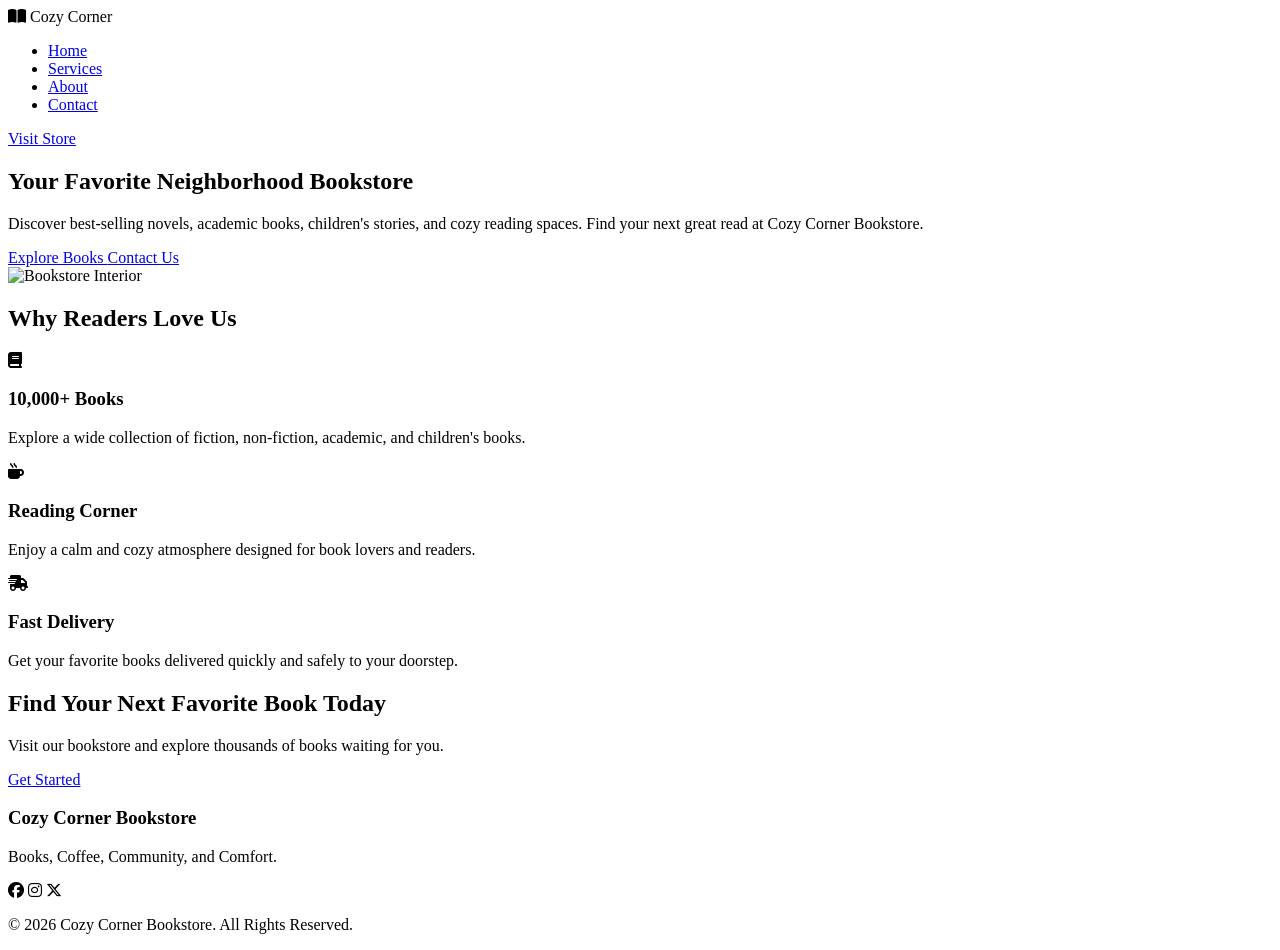
==== Cozy Corner Bookstore/index.html @ e3df4f84 "initial commit" ====
<!DOCTYPE html>
<html lang="en">
<head>
<meta charset="UTF-8">
<meta name="viewport" content="width=device-width, initial-scale=1.0">

<title>Cozy Corner Bookstore</title>

<link rel="stylesheet" href="css/style.css">

<link rel="stylesheet"
href="https://cdnjs.cloudflare.com/ajax/libs/font-awesome/6.5.1/css/all.min.css">
</head>

<body>

<header>

<nav class="navbar">

<div class="logo">
<i class="fa-solid fa-book-open"></i>
Cozy Corner
</div>

<ul class="nav-links">
<li><a href="index.html">Home</a></li>
<li><a href="services.html">Services</a></li>
<li><a href="about.html">About</a></li>
<li><a href="contact.html">Contact</a></li>
</ul>

<a href="contact.html" class="btn">Visit Store</a>

</nav>

</header>

<section class="hero">

<div class="hero-text">

<h1>Your Favorite Neighborhood Bookstore</h1>

<p>
Discover best-selling novels, academic books,
children's stories, and cozy reading spaces.
Find your next great read at Cozy Corner Bookstore.
</p>

<div class="hero-buttons">

<a href="services.html" class="btn">
Explore Books
</a>

<a href="contact.html" class="btn-outline">
Contact Us
</a>

</div>

</div>

<div class="hero-image">
<img src="images/hero-bookstore.jpg"
alt="Bookstore Interior">
</div>

</section>

<section class="features">

<h2>Why Readers Love Us</h2>

<div class="cards">

<div class="card">

<i class="fa-solid fa-book"></i>

<h3>10,000+ Books</h3>

<p>
Explore a wide collection of fiction,
non-fiction, academic, and children's books.
</p>

</div>

<div class="card">

<i class="fa-solid fa-mug-hot"></i>

<h3>Reading Corner</h3>

<p>
Enjoy a calm and cozy atmosphere designed
for book lovers and readers.
</p>

</div>

<div class="card">

<i class="fa-solid fa-truck-fast"></i>

<h3>Fast Delivery</h3>

<p>
Get your favorite books delivered
quickly and safely to your doorstep.
</p>

</div>

</div>

</section>

<section class="cta-section">

<h2>Find Your Next Favorite Book Today</h2>

<p>
Visit our bookstore and explore thousands
of books waiting for you.
</p>

<a href="contact.html" class="btn">
Get Started
</a>

</section>

<footer>

<div class="footer-content">

<h3>Cozy Corner Bookstore</h3>

<p>
Books, Coffee, Community, and Comfort.
</p>

<div class="social-icons">

<i class="fa-brands fa-facebook"></i>

<i class="fa-brands fa-instagram"></i>

<i class="fa-brands fa-x-twitter"></i>

</div>

</div>

<p class="copyright">
© 2026 Cozy Corner Bookstore. All Rights Reserved.
</p>

</footer>

</body>
</html>
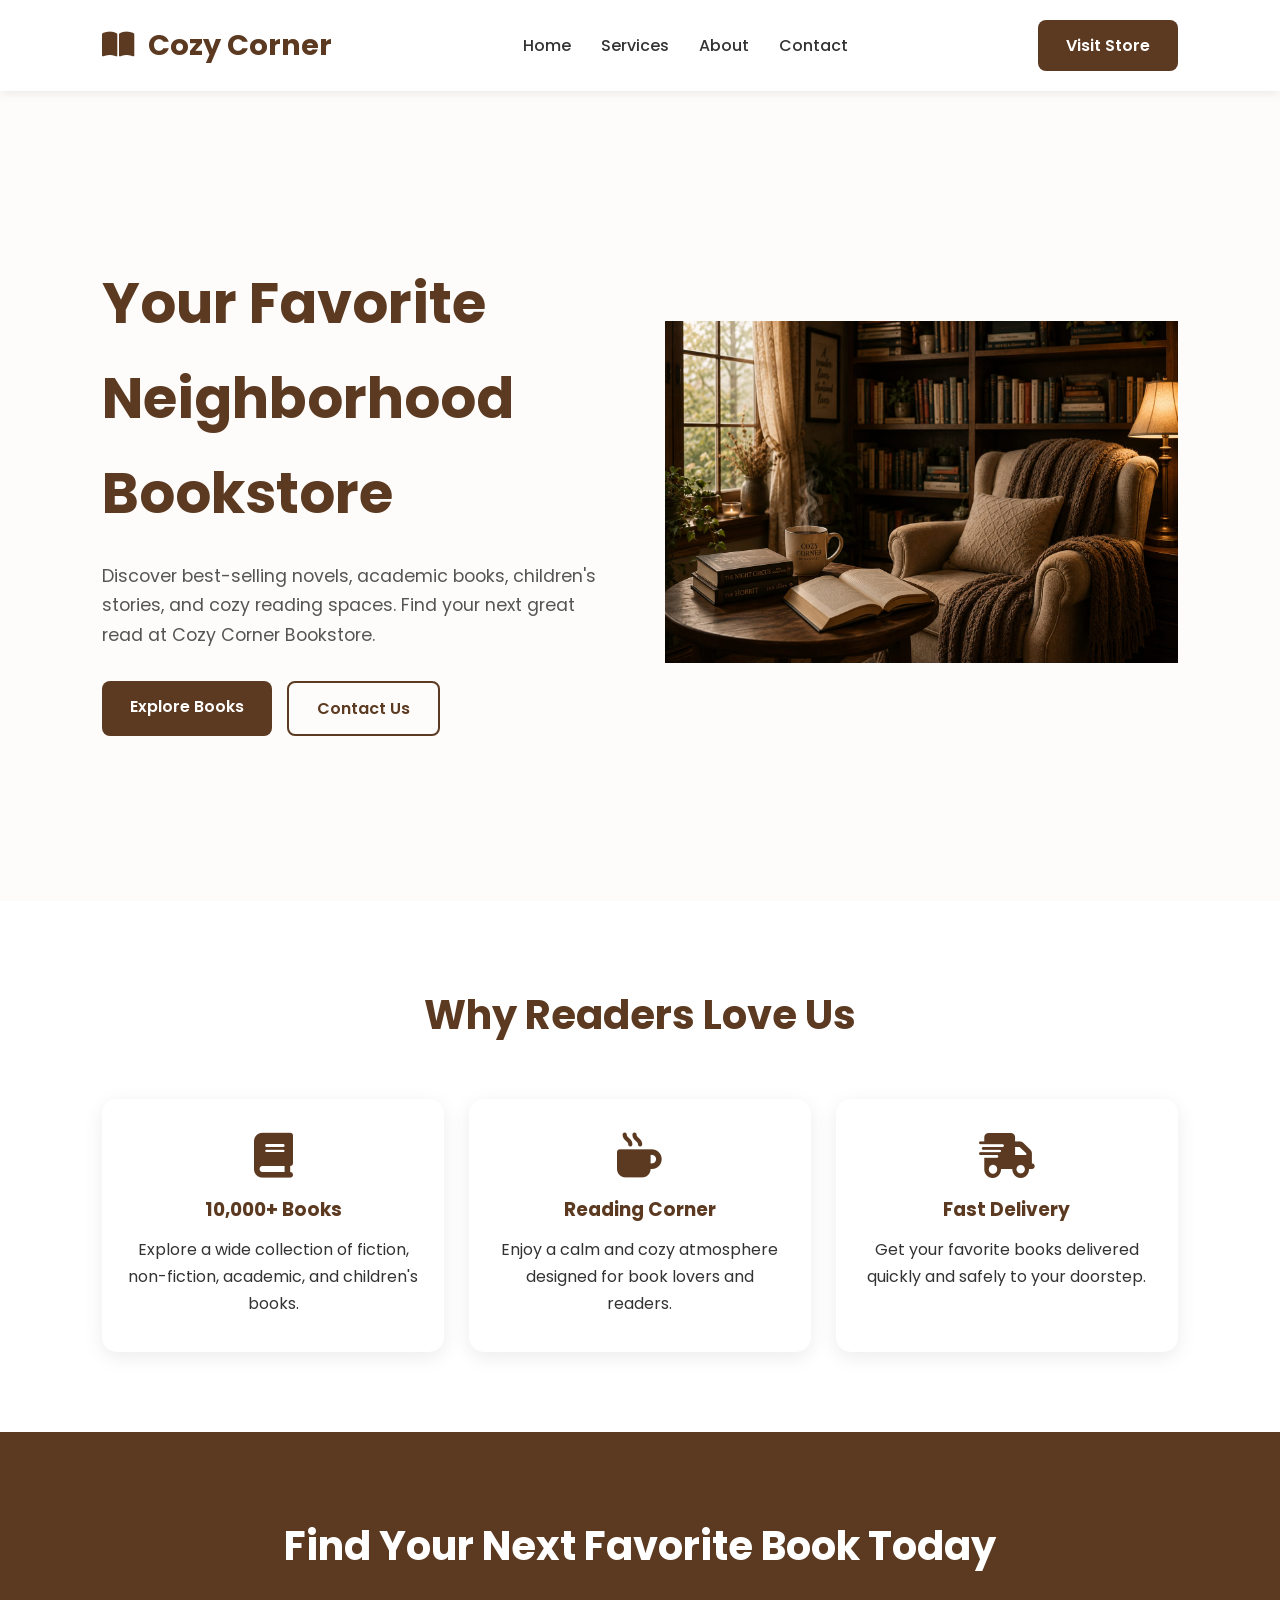
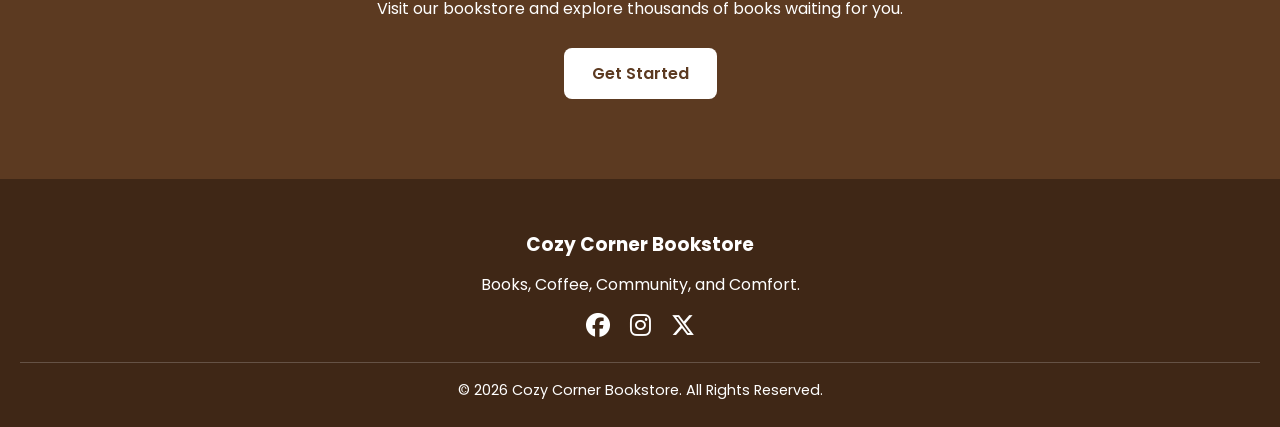
==== commit e02f4a12: "modified file" ====
--- a/Cozy Corner Bookstore/index.html
+++ b/Cozy Corner Bookstore/index.html
@@ -6,7 +6,7 @@
 
 <title>Cozy Corner Bookstore</title>
 
-<link rel="stylesheet" href="css/style.css">
+<link rel="stylesheet" href="style.css">
 
 <link rel="stylesheet"
 href="https://cdnjs.cloudflare.com/ajax/libs/font-awesome/6.5.1/css/all.min.css">
@@ -63,7 +63,7 @@
 </div>
 
 <div class="hero-image">
-<img src="images/hero-bookstore.jpg"
+<img src="images/hero.png"
 alt="Bookstore Interior">
 </div>
 
--- a/Cozy Corner Bookstore/style.css
+++ b/Cozy Corner Bookstore/style.css
@@ -0,0 +1,449 @@
+/* =========================
+   GOOGLE FONT
+========================= */
+@import url('https://fonts.googleapis.com/css2?family=Poppins:wght@300;400;500;600;700&display=swap');
+
+/* =========================
+   RESET
+========================= */
+*{
+    margin:0;
+    padding:0;
+    box-sizing:border-box;
+    font-family:'Poppins', sans-serif;
+}
+
+html{
+    scroll-behavior:smooth;
+}
+
+body{
+    background:#fdfcfb;
+    color:#333;
+    line-height:1.7;
+}
+
+/* =========================
+   COMMON BUTTONS
+========================= */
+.btn{
+    display:inline-block;
+    background:#5c3a21;
+    color:#fff;
+    padding:12px 28px;
+    border-radius:8px;
+    text-decoration:none;
+    font-weight:600;
+    transition:0.3s;
+    border:none;
+    cursor:pointer;
+}
+
+.btn:hover{
+    background:#3f2716;
+    transform:translateY(-2px);
+}
+
+.btn-outline{
+    display:inline-block;
+    padding:12px 28px;
+    border:2px solid #5c3a21;
+    color:#5c3a21;
+    text-decoration:none;
+    border-radius:8px;
+    font-weight:600;
+    transition:0.3s;
+}
+
+.btn-outline:hover{
+    background:#5c3a21;
+    color:#fff;
+}
+
+/* =========================
+   NAVBAR
+========================= */
+.navbar{
+    display:flex;
+    justify-content:space-between;
+    align-items:center;
+    padding:20px 8%;
+    background:#fff;
+    box-shadow:0 2px 10px rgba(0,0,0,0.08);
+    position:sticky;
+    top:0;
+    z-index:1000;
+}
+
+.logo{
+    font-size:1.8rem;
+    font-weight:700;
+    color:#5c3a21;
+}
+
+.logo i{
+    margin-right:8px;
+}
+
+.nav-links{
+    display:flex;
+    list-style:none;
+    gap:30px;
+}
+
+.nav-links a{
+    text-decoration:none;
+    color:#333;
+    font-weight:500;
+    transition:0.3s;
+}
+
+.nav-links a:hover{
+    color:#5c3a21;
+}
+
+/* =========================
+   HERO SECTION
+========================= */
+.hero{
+    display:flex;
+    align-items:center;
+    justify-content:space-between;
+    gap:50px;
+    padding:80px 8%;
+    min-height:90vh;
+}
+
+.hero-text{
+    flex:1;
+}
+
+.hero-text h1{
+    font-size:3.5rem;
+    color:#5c3a21;
+    margin-bottom:20px;
+}
+
+.hero-text p{
+    font-size:1.1rem;
+    color:#555;
+    margin-bottom:30px;
+}
+
+.hero-buttons{
+    display:flex;
+    gap:15px;
+    flex-wrap:wrap;
+}
+
+.hero-image{
+    flex:1;
+    text-align:center;
+}
+
+.hero-image img{
+    width:100%;
+    max-width:550px;
+}
+
+/* =========================
+   FEATURES
+========================= */
+.features{
+    padding:80px 8%;
+    background:#fff;
+    text-align:center;
+}
+
+.features h2{
+    font-size:2.5rem;
+    color:#5c3a21;
+    margin-bottom:50px;
+}
+
+.cards{
+    display:grid;
+    grid-template-columns:repeat(auto-fit,minmax(280px,1fr));
+    gap:25px;
+}
+
+.card{
+    background:#fff;
+    padding:35px 25px;
+    border-radius:15px;
+    box-shadow:0 5px 20px rgba(0,0,0,0.08);
+    transition:0.3s;
+}
+
+.card:hover{
+    transform:translateY(-8px);
+}
+
+.card i{
+    font-size:2.8rem;
+    color:#5c3a21;
+    margin-bottom:15px;
+}
+
+.card h3{
+    margin-bottom:10px;
+    color:#5c3a21;
+}
+
+/* =========================
+   CTA SECTION
+========================= */
+.cta-section{
+    background:#5c3a21;
+    color:#fff;
+    text-align:center;
+    padding:80px 8%;
+}
+
+.cta-section h2{
+    font-size:2.5rem;
+    margin-bottom:15px;
+}
+
+.cta-section p{
+    margin-bottom:25px;
+}
+
+.cta-section .btn{
+    background:#fff;
+    color:#5c3a21;
+}
+
+.cta-section .btn:hover{
+    background:#f5f5f5;
+}
+
+/* =========================
+   ABOUT PAGE
+========================= */
+.about{
+    padding:80px 8%;
+    text-align:center;
+}
+
+.about h1{
+    font-size:3rem;
+    color:#5c3a21;
+    margin-bottom:20px;
+}
+
+.section-text{
+    max-width:850px;
+    margin:0 auto 40px;
+    color:#555;
+}
+
+.about img{
+    width:100%;
+    max-width:550px;
+    border-radius:15px;
+    margin-bottom:50px;
+    box-shadow:0 5px 20px rgba(0,0,0,0.1);
+}
+
+/* =========================
+   CONTACT PAGE
+========================= */
+.contact{
+    padding:80px 8%;
+    text-align:center;
+}
+
+.contact h1{
+    font-size:3rem;
+    color:#5c3a21;
+    margin-bottom:20px;
+}
+
+.contact-img{
+    width:100%;
+    max-width:350px;
+    margin:30px auto;
+    display:block;
+    border-radius:15px;
+    box-shadow:0 5px 20px rgba(0,0,0,0.1);
+}
+
+.contact form{
+    max-width:700px;
+    margin:40px auto;
+    display:flex;
+    flex-direction:column;
+    gap:20px;
+}
+
+.contact input,
+.contact textarea{
+    width:100%;
+    padding:15px;
+    border:1px solid #ccc;
+    border-radius:8px;
+    font-size:1rem;
+    outline:none;
+    transition:0.3s;
+}
+
+.contact input:focus,
+.contact textarea:focus{
+    border-color:#5c3a21;
+}
+
+.contact textarea{
+    resize:vertical;
+}
+
+/* =========================
+   SERVICES PAGE
+========================= */
+.services{
+    padding:80px 8%;
+    text-align:center;
+}
+
+.services h1{
+    font-size:3rem;
+    color:#5c3a21;
+    margin-bottom:20px;
+}
+
+.service-grid{
+    display:grid;
+    grid-template-columns:repeat(auto-fit,minmax(280px,1fr));
+    gap:25px;
+    margin-top:50px;
+}
+
+.service-card{
+    background:#fff;
+    padding:35px 25px;
+    border-radius:15px;
+    box-shadow:0 5px 20px rgba(0,0,0,0.08);
+    transition:0.3s;
+}
+
+.service-card:hover{
+    transform:translateY(-8px);
+}
+
+.service-card i{
+    font-size:2.8rem;
+    color:#5c3a21;
+    margin-bottom:15px;
+}
+
+.service-card h3{
+    color:#5c3a21;
+    margin-bottom:10px;
+}
+
+/* =========================
+   FOOTER
+========================= */
+footer{
+    background:#3f2716;
+    color:#fff;
+    text-align:center;
+    padding:50px 20px 25px;
+}
+
+.footer-content h3{
+    margin-bottom:10px;
+}
+
+.footer-content p{
+    margin-bottom:15px;
+}
+
+.social-icons{
+    display:flex;
+    justify-content:center;
+    gap:20px;
+    margin-top:15px;
+}
+
+.social-icons i{
+    font-size:1.5rem;
+    cursor:pointer;
+    transition:0.3s;
+}
+
+.social-icons i:hover{
+    color:#d9b08c;
+}
+
+.copyright{
+    margin-top:25px;
+    border-top:1px solid rgba(255,255,255,0.2);
+    padding-top:15px;
+    font-size:0.9rem;
+}
+
+/* =========================
+   IMAGE STYLING
+========================= */
+img{
+    max-width:100%;
+    height:auto;
+}
+
+/* =========================
+   RESPONSIVE DESIGN
+========================= */
+@media(max-width:900px){
+
+    .hero{
+        flex-direction:column;
+        text-align:center;
+    }
+
+    .hero-text h1{
+        font-size:2.8rem;
+    }
+
+    .hero-buttons{
+        justify-content:center;
+    }
+
+    .navbar{
+        flex-direction:column;
+        gap:15px;
+    }
+
+    .nav-links{
+        flex-wrap:wrap;
+        justify-content:center;
+    }
+}
+
+@media(max-width:600px){
+
+    .hero-text h1,
+    .about h1,
+    .contact h1,
+    .services h1{
+        font-size:2.2rem;
+    }
+
+    .features h2,
+    .cta-section h2{
+        font-size:2rem;
+    }
+
+    .navbar{
+        padding:15px 5%;
+    }
+
+    .hero,
+    .features,
+    .about,
+    .contact,
+    .services,
+    .cta-section{
+        padding:60px 5%;
+    }
+}
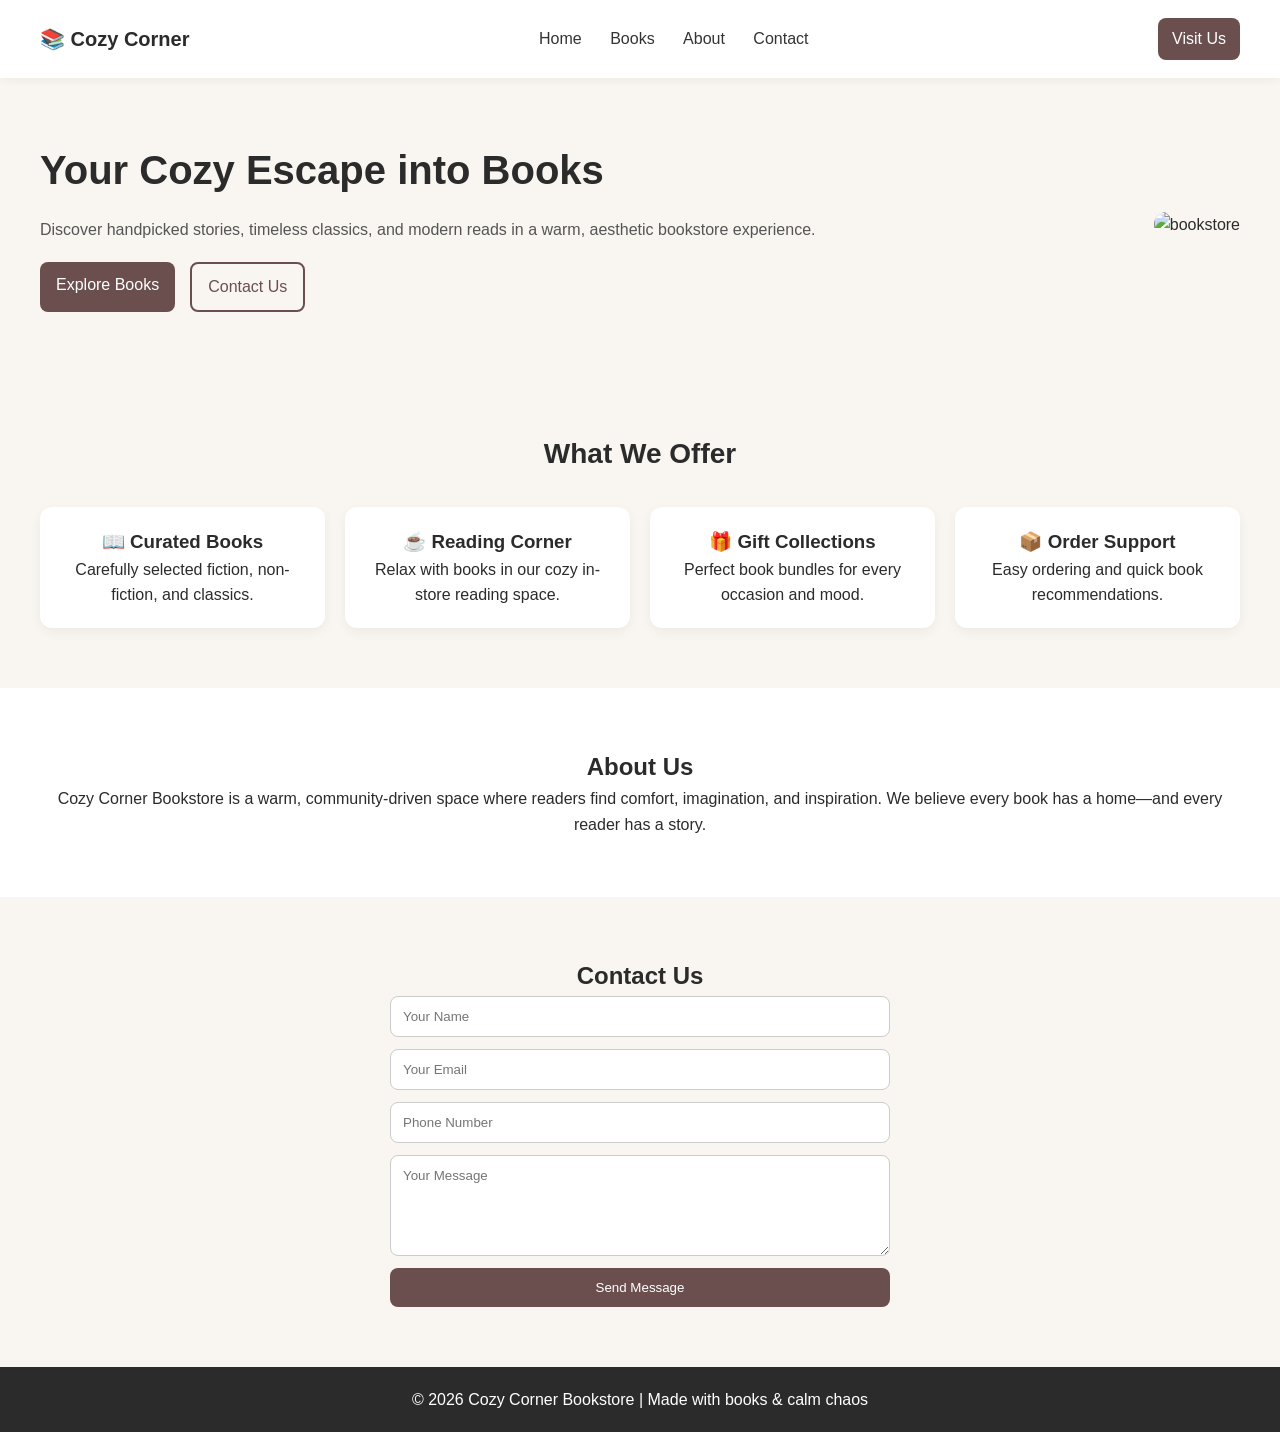
==== commit 8bbe4b92: "modified file" ====
--- a/Cozy Corner Bookstore/index.html
+++ b/Cozy Corner Bookstore/index.html
@@ -1,165 +1,101 @@
 <!DOCTYPE html>
 <html lang="en">
 <head>
-<meta charset="UTF-8">
-<meta name="viewport" content="width=device-width, initial-scale=1.0">
-
-<title>Cozy Corner Bookstore</title>
-
-<link rel="stylesheet" href="style.css">
-
-<link rel="stylesheet"
-href="https://cdnjs.cloudflare.com/ajax/libs/font-awesome/6.5.1/css/all.min.css">
+  <meta charset="UTF-8" />
+  <meta name="viewport" content="width=device-width, initial-scale=1.0" />
+  <title>Cozy Corner Bookstore</title>
+  <link rel="stylesheet" href="style.css" />
 </head>
 
 <body>
 
-<header>
+  <!-- NAVBAR -->
+  <header class="navbar">
+    <div class="logo">📚 Cozy Corner</div>
 
-<nav class="navbar">
+    <nav>
+      <a href="#home">Home</a>
+      <a href="#services">Books</a>
+      <a href="#about">About</a>
+      <a href="#contact">Contact</a>
+    </nav>
 
-<div class="logo">
-<i class="fa-solid fa-book-open"></i>
-Cozy Corner
-</div>
+    <a href="#contact" class="cta-btn">Visit Us</a>
+  </header>
 
-<ul class="nav-links">
-<li><a href="index.html">Home</a></li>
-<li><a href="services.html">Services</a></li>
-<li><a href="about.html">About</a></li>
-<li><a href="contact.html">Contact</a></li>
-</ul>
+  <!-- HERO -->
+  <section class="hero" id="home">
+    <div class="hero-text">
+      <h1>Your Cozy Escape into Books</h1>
+      <p>Discover handpicked stories, timeless classics, and modern reads in a warm, aesthetic bookstore experience.</p>
 
-<a href="contact.html" class="btn">Visit Store</a>
+      <div class="hero-buttons">
+        <a href="#services" class="btn primary">Explore Books</a>
+        <a href="#contact" class="btn secondary">Contact Us</a>
+      </div>
+    </div>
 
-</nav>
+    <div class="hero-img">
+      <img src="https://images.unsplash.com/photo-1524995997946-a1c2e315a42f" alt="bookstore" />
+    </div>
+  </section>
 
-</header>
+  <!-- SERVICES -->
+  <section class="services" id="services">
+    <h2>What We Offer</h2>
 
-<section class="hero">
+    <div class="service-grid">
+      <div class="card">
+        <h3>📖 Curated Books</h3>
+        <p>Carefully selected fiction, non-fiction, and classics.</p>
+      </div>
 
-<div class="hero-text">
+      <div class="card">
+        <h3>☕ Reading Corner</h3>
+        <p>Relax with books in our cozy in-store reading space.</p>
+      </div>
 
-<h1>Your Favorite Neighborhood Bookstore</h1>
+      <div class="card">
+        <h3>🎁 Gift Collections</h3>
+        <p>Perfect book bundles for every occasion and mood.</p>
+      </div>
 
-<p>
-Discover best-selling novels, academic books,
-children's stories, and cozy reading spaces.
-Find your next great read at Cozy Corner Bookstore.
-</p>
+      <div class="card">
+        <h3>📦 Order Support</h3>
+        <p>Easy ordering and quick book recommendations.</p>
+      </div>
+    </div>
+  </section>
 
-<div class="hero-buttons">
+  <!-- ABOUT -->
+  <section class="about" id="about">
+    <h2>About Us</h2>
+    <p>
+      Cozy Corner Bookstore is a warm, community-driven space where readers
+      find comfort, imagination, and inspiration. We believe every book has
+      a home—and every reader has a story.
+    </p>
+  </section>
 
-<a href="services.html" class="btn">
-Explore Books
-</a>
+  <!-- CONTACT -->
+  <section class="contact" id="contact">
+    <h2>Contact Us</h2>
 
-<a href="contact.html" class="btn-outline">
-Contact Us
-</a>
+    <form>
+      <input type="text" placeholder="Your Name" required />
+      <input type="email" placeholder="Your Email" required />
+      <input type="tel" placeholder="Phone Number" required />
 
-</div>
+      <textarea rows="5" placeholder="Your Message" required></textarea>
 
-</div>
+      <button type="submit">Send Message</button>
+    </form>
+  </section>
 
-<div class="hero-image">
-<img src="images/hero.png"
-alt="Bookstore Interior">
-</div>
-
-</section>
-
-<section class="features">
-
-<h2>Why Readers Love Us</h2>
-
-<div class="cards">
-
-<div class="card">
-
-<i class="fa-solid fa-book"></i>
-
-<h3>10,000+ Books</h3>
-
-<p>
-Explore a wide collection of fiction,
-non-fiction, academic, and children's books.
-</p>
-
-</div>
-
-<div class="card">
-
-<i class="fa-solid fa-mug-hot"></i>
-
-<h3>Reading Corner</h3>
-
-<p>
-Enjoy a calm and cozy atmosphere designed
-for book lovers and readers.
-</p>
-
-</div>
-
-<div class="card">
-
-<i class="fa-solid fa-truck-fast"></i>
-
-<h3>Fast Delivery</h3>
-
-<p>
-Get your favorite books delivered
-quickly and safely to your doorstep.
-</p>
-
-</div>
-
-</div>
-
-</section>
-
-<section class="cta-section">
-
-<h2>Find Your Next Favorite Book Today</h2>
-
-<p>
-Visit our bookstore and explore thousands
-of books waiting for you.
-</p>
-
-<a href="contact.html" class="btn">
-Get Started
-</a>
-
-</section>
-
-<footer>
-
-<div class="footer-content">
-
-<h3>Cozy Corner Bookstore</h3>
-
-<p>
-Books, Coffee, Community, and Comfort.
-</p>
-
-<div class="social-icons">
-
-<i class="fa-brands fa-facebook"></i>
-
-<i class="fa-brands fa-instagram"></i>
-
-<i class="fa-brands fa-x-twitter"></i>
-
-</div>
-
-</div>
-
-<p class="copyright">
-© 2026 Cozy Corner Bookstore. All Rights Reserved.
-</p>
-
-</footer>
+  <!-- FOOTER -->
+  <footer>
+    <p>© 2026 Cozy Corner Bookstore | Made with books & calm chaos</p>
+  </footer>
 
 </body>
 </html>
--- a/Cozy Corner Bookstore/style.css
+++ b/Cozy Corner Bookstore/style.css
@@ -1,449 +1,189 @@
-/* =========================
-   GOOGLE FONT
-========================= */
-@import url('https://fonts.googleapis.com/css2?family=Poppins:wght@300;400;500;600;700&display=swap');
-
-/* =========================
-   RESET
-========================= */
-*{
-    margin:0;
-    padding:0;
-    box-sizing:border-box;
-    font-family:'Poppins', sans-serif;
+/* RESET */
+* {
+  margin: 0;
+  padding: 0;
+  box-sizing: border-box;
+  font-family: "Segoe UI", sans-serif;
 }
 
-html{
-    scroll-behavior:smooth;
+/* BODY */
+body {
+  background: #f9f6f1;
+  color: #2b2b2b;
+  line-height: 1.6;
 }
 
-body{
-    background:#fdfcfb;
-    color:#333;
-    line-height:1.7;
+/* NAVBAR */
+.navbar {
+  display: flex;
+  justify-content: space-between;
+  align-items: center;
+  padding: 18px 40px;
+  background: #ffffff;
+  position: sticky;
+  top: 0;
+  box-shadow: 0 2px 10px rgba(0,0,0,0.05);
 }
 
-/* =========================
-   COMMON BUTTONS
-========================= */
-.btn{
-    display:inline-block;
-    background:#5c3a21;
-    color:#fff;
-    padding:12px 28px;
-    border-radius:8px;
-    text-decoration:none;
-    font-weight:600;
-    transition:0.3s;
-    border:none;
-    cursor:pointer;
+.logo {
+  font-size: 20px;
+  font-weight: bold;
 }
 
-.btn:hover{
-    background:#3f2716;
-    transform:translateY(-2px);
+nav a {
+  margin: 0 12px;
+  text-decoration: none;
+  color: #333;
+  font-weight: 500;
 }
 
-.btn-outline{
-    display:inline-block;
-    padding:12px 28px;
-    border:2px solid #5c3a21;
-    color:#5c3a21;
-    text-decoration:none;
-    border-radius:8px;
-    font-weight:600;
-    transition:0.3s;
+.cta-btn {
+  background: #6b4f4f;
+  color: white;
+  padding: 8px 14px;
+  border-radius: 8px;
+  text-decoration: none;
 }
 
-.btn-outline:hover{
-    background:#5c3a21;
-    color:#fff;
+/* HERO */
+.hero {
+  display: flex;
+  justify-content: space-between;
+  align-items: center;
+  padding: 60px 40px;
+  gap: 30px;
 }
 
-/* =========================
-   NAVBAR
-========================= */
-.navbar{
-    display:flex;
-    justify-content:space-between;
-    align-items:center;
-    padding:20px 8%;
-    background:#fff;
-    box-shadow:0 2px 10px rgba(0,0,0,0.08);
-    position:sticky;
-    top:0;
-    z-index:1000;
+.hero-text {
+  flex: 1;
 }
 
-.logo{
-    font-size:1.8rem;
-    font-weight:700;
-    color:#5c3a21;
+.hero-text h1 {
+  font-size: 40px;
+  margin-bottom: 15px;
 }
 
-.logo i{
-    margin-right:8px;
+.hero-text p {
+  font-size: 16px;
+  margin-bottom: 20px;
+  color: #555;
 }
 
-.nav-links{
-    display:flex;
-    list-style:none;
-    gap:30px;
+.hero-buttons {
+  display: flex;
+  gap: 15px;
 }
 
-.nav-links a{
-    text-decoration:none;
-    color:#333;
-    font-weight:500;
-    transition:0.3s;
+.btn {
+  padding: 10px 16px;
+  border-radius: 8px;
+  text-decoration: none;
 }
 
-.nav-links a:hover{
-    color:#5c3a21;
+.primary {
+  background: #6b4f4f;
+  color: white;
 }
 
-/* =========================
-   HERO SECTION
-========================= */
-.hero{
-    display:flex;
-    align-items:center;
-    justify-content:space-between;
-    gap:50px;
-    padding:80px 8%;
-    min-height:90vh;
+.secondary {
+  border: 2px solid #6b4f4f;
+  color: #6b4f4f;
 }
 
-.hero-text{
-    flex:1;
+/* HERO IMAGE */
+.hero-img img {
+  width: 400px;
+  max-width: 100%;
+  border-radius: 12px;
 }
 
-.hero-text h1{
-    font-size:3.5rem;
-    color:#5c3a21;
-    margin-bottom:20px;
+/* SERVICES */
+.services {
+  padding: 60px 40px;
+  text-align: center;
 }
 
-.hero-text p{
-    font-size:1.1rem;
-    color:#555;
-    margin-bottom:30px;
+.services h2 {
+  margin-bottom: 30px;
+  font-size: 28px;
 }
 
-.hero-buttons{
-    display:flex;
-    gap:15px;
-    flex-wrap:wrap;
+.service-grid {
+  display: grid;
+  grid-template-columns: repeat(4, 1fr);
+  gap: 20px;
 }
 
-.hero-image{
-    flex:1;
-    text-align:center;
+.card {
+  background: white;
+  padding: 20px;
+  border-radius: 12px;
+  box-shadow: 0 4px 12px rgba(0,0,0,0.05);
 }
 
-.hero-image img{
-    width:100%;
-    max-width:550px;
+/* ABOUT */
+.about {
+  padding: 60px 40px;
+  text-align: center;
+  background: #fff;
 }
 
-/* =========================
-   FEATURES
-========================= */
-.features{
-    padding:80px 8%;
-    background:#fff;
-    text-align:center;
+/* CONTACT */
+.contact {
+  padding: 60px 40px;
+  text-align: center;
 }
 
-.features h2{
-    font-size:2.5rem;
-    color:#5c3a21;
-    margin-bottom:50px;
+form {
+  max-width: 500px;
+  margin: auto;
+  display: flex;
+  flex-direction: column;
+  gap: 12px;
 }
 
-.cards{
-    display:grid;
-    grid-template-columns:repeat(auto-fit,minmax(280px,1fr));
-    gap:25px;
+input, textarea {
+  padding: 12px;
+  border: 1px solid #ccc;
+  border-radius: 8px;
 }
 
-.card{
-    background:#fff;
-    padding:35px 25px;
-    border-radius:15px;
-    box-shadow:0 5px 20px rgba(0,0,0,0.08);
-    transition:0.3s;
+button {
+  padding: 12px;
+  border: none;
+  background: #6b4f4f;
+  color: white;
+  border-radius: 8px;
+  cursor: pointer;
 }
 
-.card:hover{
-    transform:translateY(-8px);
+/* FOOTER */
+footer {
+  text-align: center;
+  padding: 20px;
+  background: #2b2b2b;
+  color: white;
 }
 
-.card i{
-    font-size:2.8rem;
-    color:#5c3a21;
-    margin-bottom:15px;
-}
+/* RESPONSIVE */
+@media (max-width: 768px) {
 
-.card h3{
-    margin-bottom:10px;
-    color:#5c3a21;
-}
+  .navbar {
+    flex-direction: column;
+    gap: 10px;
+    text-align: center;
+  }
 
-/* =========================
-   CTA SECTION
-========================= */
-.cta-section{
-    background:#5c3a21;
-    color:#fff;
-    text-align:center;
-    padding:80px 8%;
-}
+  .hero {
+    flex-direction: column;
+    text-align: center;
+  }
 
-.cta-section h2{
-    font-size:2.5rem;
-    margin-bottom:15px;
-}
+  .service-grid {
+    grid-template-columns: 1fr;
+  }
 
-.cta-section p{
-    margin-bottom:25px;
-}
-
-.cta-section .btn{
-    background:#fff;
-    color:#5c3a21;
-}
-
-.cta-section .btn:hover{
-    background:#f5f5f5;
-}
-
-/* =========================
-   ABOUT PAGE
-========================= */
-.about{
-    padding:80px 8%;
-    text-align:center;
-}
-
-.about h1{
-    font-size:3rem;
-    color:#5c3a21;
-    margin-bottom:20px;
-}
-
-.section-text{
-    max-width:850px;
-    margin:0 auto 40px;
-    color:#555;
-}
-
-.about img{
-    width:100%;
-    max-width:550px;
-    border-radius:15px;
-    margin-bottom:50px;
-    box-shadow:0 5px 20px rgba(0,0,0,0.1);
-}
-
-/* =========================
-   CONTACT PAGE
-========================= */
-.contact{
-    padding:80px 8%;
-    text-align:center;
-}
-
-.contact h1{
-    font-size:3rem;
-    color:#5c3a21;
-    margin-bottom:20px;
-}
-
-.contact-img{
-    width:100%;
-    max-width:350px;
-    margin:30px auto;
-    display:block;
-    border-radius:15px;
-    box-shadow:0 5px 20px rgba(0,0,0,0.1);
-}
-
-.contact form{
-    max-width:700px;
-    margin:40px auto;
-    display:flex;
-    flex-direction:column;
-    gap:20px;
-}
-
-.contact input,
-.contact textarea{
-    width:100%;
-    padding:15px;
-    border:1px solid #ccc;
-    border-radius:8px;
-    font-size:1rem;
-    outline:none;
-    transition:0.3s;
-}
-
-.contact input:focus,
-.contact textarea:focus{
-    border-color:#5c3a21;
-}
-
-.contact textarea{
-    resize:vertical;
-}
-
-/* =========================
-   SERVICES PAGE
-========================= */
-.services{
-    padding:80px 8%;
-    text-align:center;
-}
-
-.services h1{
-    font-size:3rem;
-    color:#5c3a21;
-    margin-bottom:20px;
-}
-
-.service-grid{
-    display:grid;
-    grid-template-columns:repeat(auto-fit,minmax(280px,1fr));
-    gap:25px;
-    margin-top:50px;
-}
-
-.service-card{
-    background:#fff;
-    padding:35px 25px;
-    border-radius:15px;
-    box-shadow:0 5px 20px rgba(0,0,0,0.08);
-    transition:0.3s;
-}
-
-.service-card:hover{
-    transform:translateY(-8px);
-}
-
-.service-card i{
-    font-size:2.8rem;
-    color:#5c3a21;
-    margin-bottom:15px;
-}
-
-.service-card h3{
-    color:#5c3a21;
-    margin-bottom:10px;
-}
-
-/* =========================
-   FOOTER
-========================= */
-footer{
-    background:#3f2716;
-    color:#fff;
-    text-align:center;
-    padding:50px 20px 25px;
-}
-
-.footer-content h3{
-    margin-bottom:10px;
-}
-
-.footer-content p{
-    margin-bottom:15px;
-}
-
-.social-icons{
-    display:flex;
-    justify-content:center;
-    gap:20px;
-    margin-top:15px;
-}
-
-.social-icons i{
-    font-size:1.5rem;
-    cursor:pointer;
-    transition:0.3s;
-}
-
-.social-icons i:hover{
-    color:#d9b08c;
-}
-
-.copyright{
-    margin-top:25px;
-    border-top:1px solid rgba(255,255,255,0.2);
-    padding-top:15px;
-    font-size:0.9rem;
-}
-
-/* =========================
-   IMAGE STYLING
-========================= */
-img{
-    max-width:100%;
-    height:auto;
-}
-
-/* =========================
-   RESPONSIVE DESIGN
-========================= */
-@media(max-width:900px){
-
-    .hero{
-        flex-direction:column;
-        text-align:center;
-    }
-
-    .hero-text h1{
-        font-size:2.8rem;
-    }
-
-    .hero-buttons{
-        justify-content:center;
-    }
-
-    .navbar{
-        flex-direction:column;
-        gap:15px;
-    }
-
-    .nav-links{
-        flex-wrap:wrap;
-        justify-content:center;
-    }
-}
-
-@media(max-width:600px){
-
-    .hero-text h1,
-    .about h1,
-    .contact h1,
-    .services h1{
-        font-size:2.2rem;
-    }
-
-    .features h2,
-    .cta-section h2{
-        font-size:2rem;
-    }
-
-    .navbar{
-        padding:15px 5%;
-    }
-
-    .hero,
-    .features,
-    .about,
-    .contact,
-    .services,
-    .cta-section{
-        padding:60px 5%;
-    }
+  .hero-text h1 {
+    font-size: 28px;
+  }
 }
